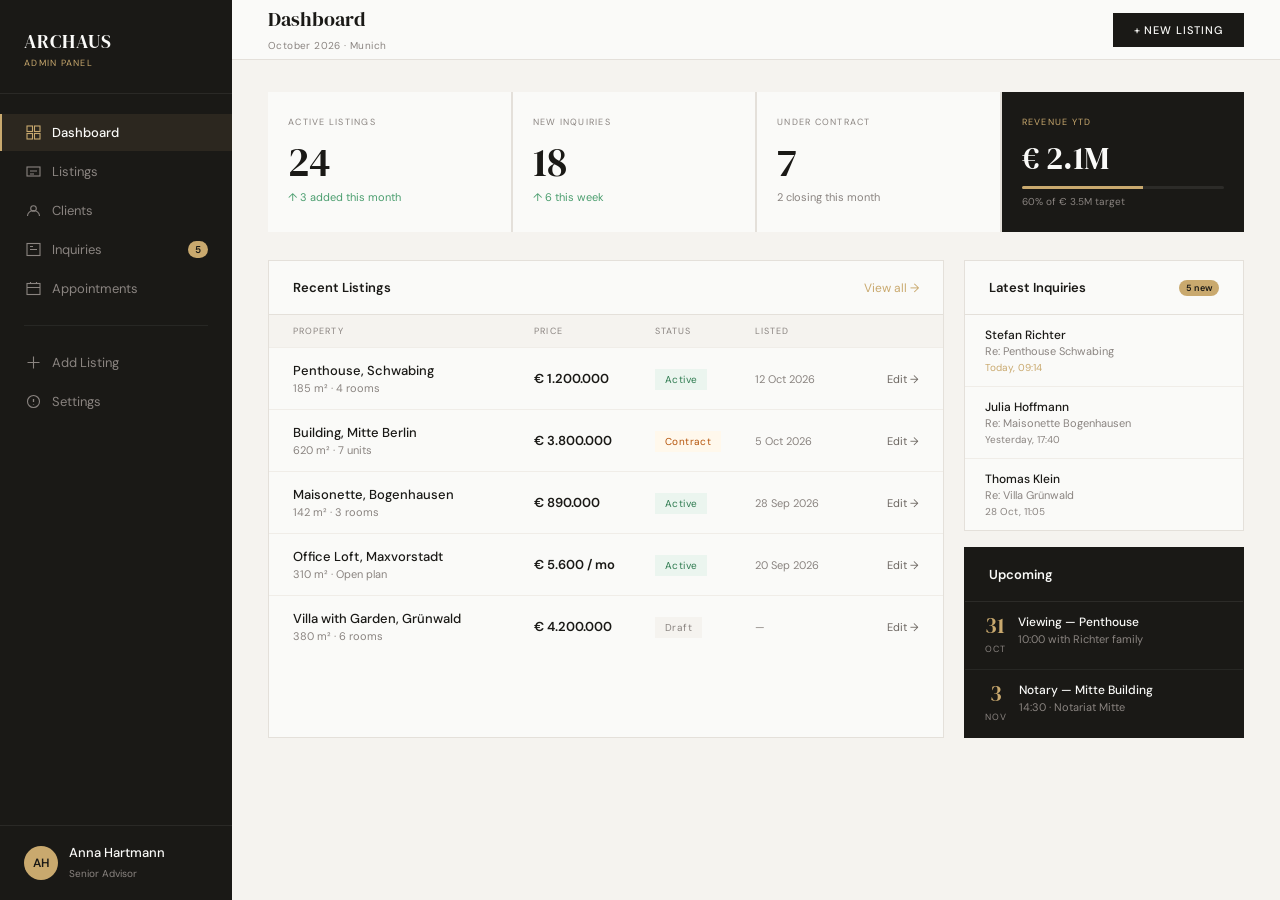
==== admin.html @ e537a7c7 "Add Archaus website restyled after Luxterior inspiration Static responsive site (index, admin) in th" ====
<!doctype html>
<html lang="en">
<head>
<meta charset="utf-8">
<meta name="viewport" content="width=device-width, initial-scale=1">
<title>Archaus Admin — Dashboard</title>
<link rel="preconnect" href="https://fonts.googleapis.com">
<link rel="preconnect" href="https://fonts.gstatic.com" crossorigin>
<link rel="stylesheet" href="https://fonts.googleapis.com/css2?family=DM+Serif+Display:ital@0;1&family=DM+Sans:opsz,wght@9..40,300;9..40,400;9..40,500;9..40,600&display=swap">
<link rel="stylesheet" href="styles.css">
<style>
body { background: #f5f3ef; }
.app { display: flex; min-height: 100vh; }
.side { width: 232px; flex: none; background: var(--ink); display: flex; flex-direction: column; position: sticky; top: 0; height: 100vh; }
.side-logo { padding: 28px 24px 24px; border-bottom: 1px solid rgba(255,255,255,.07); }
.side-logo .logo { color: var(--paper); font-size: 19px; display: block; }
.side-logo small { display: block; margin-top: 3px; font-size: 9px; letter-spacing: .14em; text-transform: uppercase; color: var(--gold); }
.side nav { flex: 1; padding: 20px 0; display: flex; flex-direction: column; gap: 2px; }
.side nav a { display: flex; align-items: center; gap: 11px; padding: 10px 24px; font-size: 13px; color: #8a8480; border-left: 2px solid transparent; }
.side nav a:hover { color: var(--paper); }
.side nav a.on { color: var(--paper); font-weight: 500; background: rgba(201,169,110,.1); border-color: var(--gold); }
.side nav a.on svg { color: var(--gold); }
.side nav hr { width: calc(100% - 48px); margin: 16px 24px; border: 0; height: 1px; background: rgba(255,255,255,.06); }
.badge { margin-left: auto; background: var(--gold); color: var(--ink); font-size: 10px; font-weight: 600; padding: 2px 7px; border-radius: 10px; }
.agent { display: flex; align-items: center; gap: 11px; padding: 18px 24px; border-top: 1px solid rgba(255,255,255,.07); }
.agent .av { width: 34px; height: 34px; border-radius: 50%; background: var(--gold); color: var(--ink); display: flex; align-items: center; justify-content: center; font-size: 12px; font-weight: 600; }
.agent b { display: block; font-size: 13px; color: var(--paper); font-weight: 500; }
.agent span { font-size: 10px; color: #8a8480; }
.main { flex: 1; min-width: 0; }
.top { position: sticky; top: 0; z-index: 5; height: 60px; padding: 0 36px; background: var(--paper); border-bottom: 1px solid var(--line); display: flex; align-items: center; justify-content: space-between; gap: 12px; }
.top h1 { font-family: var(--serif); font-weight: 400; font-size: 20px; }
.top small { font-size: 10px; letter-spacing: .04em; color: var(--muted-2); }
.top .btn { padding: 9px 20px; font-size: 11px; font-weight: 500; }
.body { padding: 32px 36px; }
.kpis { display: grid; grid-template-columns: repeat(4, minmax(0, 1fr)); gap: 2px; background: var(--line); margin-bottom: 28px; }
.kpi { background: var(--paper); padding: 24px 20px; }
.kpi.dark { background: var(--ink); }
.kpi small { display: block; margin-bottom: 14px; font-size: 9px; letter-spacing: .14em; text-transform: uppercase; color: var(--muted-2); }
.kpi.dark small { color: var(--gold); }
.kpi b { display: block; font-family: var(--serif); font-weight: 400; font-size: 40px; line-height: 1; }
.kpi.dark b { color: var(--paper); font-size: 32px; }
.kpi span { display: block; margin-top: 8px; font-size: 11px; color: var(--muted-2); }
.kpi span.up { color: #4b9e6f; }
.meter { margin-top: 12px; height: 3px; background: rgba(255,255,255,.08); border-radius: 2px; overflow: hidden; }
.meter i { display: block; width: 60%; height: 100%; background: var(--gold); }
.cols { display: grid; grid-template-columns: minmax(0, 1fr) 280px; gap: 20px; }
.card { background: var(--paper); border: 1px solid var(--line); }
.card-h { display: flex; justify-content: space-between; align-items: center; padding: 18px 24px; border-bottom: 1px solid var(--line); font-size: 13px; font-weight: 600; }
.card-h a { font-size: 12px; font-weight: 400; color: var(--gold); }
.rows { overflow-x: auto; }
.row { display: grid; grid-template-columns: 2fr 1fr 100px 100px 64px; min-width: 560px; align-items: center; padding: 14px 24px; border-bottom: 1px solid var(--sand); }
.row:last-child { border-bottom: 0; }
.row.head { background: #f5f3ef; padding: 10px 24px; font-size: 9px; letter-spacing: .12em; text-transform: uppercase; color: var(--muted-2); }
.row b { display: block; font-size: 13px; font-weight: 500; }
.row small { display: block; margin-top: 2px; font-size: 11px; color: var(--muted-2); }
.row .p { font-size: 13px; font-weight: 600; }
.row .d { font-size: 11px; color: var(--muted-2); }
.row .e { text-align: right; font-size: 11px; color: var(--muted); }
.row .e:hover { color: var(--gold); }
.pill { display: inline-block; padding: 4px 10px; font-size: 10px; letter-spacing: .04em; }
.pill.ok { background: #ebf5ef; color: #2d7a4f; }
.pill.warn { background: #fff8ec; color: #b45309; }
.pill.draft { background: #f5f3ef; color: var(--muted-2); }
.side-col { display: flex; flex-direction: column; gap: 16px; }
.inq { padding: 12px 20px; border-bottom: 1px solid var(--sand); }
.inq:last-child { border-bottom: 0; }
.inq b { display: block; font-size: 12px; font-weight: 500; }
.inq small { display: block; margin-top: 1px; font-size: 11px; color: var(--muted-2); }
.inq em { display: block; margin-top: 3px; font-style: normal; font-size: 10px; color: var(--muted-2); }
.inq em.new { color: var(--gold); }
.card.dark { background: var(--ink); border-color: var(--ink); color: var(--paper); flex: 1; }
.card.dark .card-h { border-color: rgba(255,255,255,.08); }
.appt { display: flex; gap: 12px; padding: 12px 20px; border-bottom: 1px solid rgba(255,255,255,.06); }
.appt:last-child { border-bottom: 0; }
.appt .dt { text-align: center; flex: none; }
.appt .dt b { display: block; font-family: var(--serif); font-weight: 400; font-size: 22px; line-height: 1; color: var(--gold); }
.appt .dt span { font-size: 9px; letter-spacing: .1em; text-transform: uppercase; color: #8a8480; }
.appt b { display: block; font-size: 12px; font-weight: 500; }
.appt small { display: block; margin-top: 2px; font-size: 11px; color: #8a8480; }
.menu-btn { display: none; }
@media (max-width: 1023px) {
  .kpis { grid-template-columns: repeat(2, minmax(0, 1fr)); }
  .cols { grid-template-columns: 1fr; }
}
@media (max-width: 767px) {
  .side { position: fixed; z-index: 20; transform: translateX(-100%); transition: transform .25s; }
  .side.is-open { transform: none; }
  .menu-btn { display: inline-flex; width: 40px; height: 40px; border: 1px solid var(--line); background: none; align-items: center; justify-content: center; cursor: pointer; }
  .top { padding: 0 16px; }
  .top .btn { display: none; }
  .body { padding: 20px 16px; }
}
</style>
</head>
<body>
<div class="app">
  <aside class="side" id="side">
    <div class="side-logo"><a class="logo" href="index.html">ARCHAUS</a><small>Admin Panel</small></div>
    <nav aria-label="Admin">
      <a href="#" class="on"><svg width="15" height="15" viewBox="0 0 15 15" fill="none" aria-hidden="true"><rect x="1" y="1" width="5.5" height="5.5" stroke="currentColor" stroke-width="1.1"/><rect x="8.5" y="1" width="5.5" height="5.5" stroke="currentColor" stroke-width="1.1"/><rect x="1" y="8.5" width="5.5" height="5.5" stroke="currentColor" stroke-width="1.1"/><rect x="8.5" y="8.5" width="5.5" height="5.5" stroke="currentColor" stroke-width="1.1"/></svg>Dashboard</a>
      <a href="#"><svg width="15" height="15" viewBox="0 0 15 15" fill="none" aria-hidden="true"><rect x="1" y="3" width="13" height="9" stroke="currentColor" stroke-width="1.1"/><path d="M4 7h7M4 10h4" stroke="currentColor" stroke-width="1.1"/></svg>Listings</a>
      <a href="#"><svg width="15" height="15" viewBox="0 0 15 15" fill="none" aria-hidden="true"><circle cx="7.5" cy="5.5" r="2.8" stroke="currentColor" stroke-width="1.1"/><path d="M1.5 13c0-3 2.7-5.500 6-5.500s6 2.500 6 5.500" stroke="currentColor" stroke-width="1.1"/></svg>Clients</a>
      <a href="#"><svg width="15" height="15" viewBox="0 0 15 15" fill="none" aria-hidden="true"><rect x="1" y="1.5" width="13" height="12" stroke="currentColor" stroke-width="1.1"/><path d="M4 7.5h7M4 4.5h3" stroke="currentColor" stroke-width="1.1"/></svg>Inquiries<span class="badge">5</span></a>
      <a href="#"><svg width="15" height="15" viewBox="0 0 15 15" fill="none" aria-hidden="true"><rect x="1" y="2.5" width="13" height="11" stroke="currentColor" stroke-width="1.1"/><path d="M4.5 2.5V1M10.5 2.5V1M1 6.5h13" stroke="currentColor" stroke-width="1.1"/></svg>Appointments</a>
      <hr>
      <a href="#"><svg width="15" height="15" viewBox="0 0 15 15" fill="none" aria-hidden="true"><path d="M7.5 1.5v12M1.5 7.5h12" stroke="currentColor" stroke-width="1.1"/></svg>Add Listing</a>
      <a href="#"><svg width="15" height="15" viewBox="0 0 15 15" fill="none" aria-hidden="true"><circle cx="7.5" cy="7.5" r="6" stroke="currentColor" stroke-width="1.1"/><path d="M7.5 5v3M7.5 10v.5" stroke="currentColor" stroke-width="1.3"/></svg>Settings</a>
    </nav>
    <div class="agent"><div class="av">AH</div><div><b>Anna Hartmann</b><span>Senior Advisor</span></div></div>
  </aside>

  <div class="main">
    <div class="top">
      <div style="display:flex;align-items:center;gap:12px">
        <button class="menu-btn" aria-label="Menu" onclick="document.getElementById('side').classList.toggle('is-open')"><svg width="18" height="18" viewBox="0 0 18 18" fill="none" aria-hidden="true"><path d="M2 5h14M2 9h14M2 13h14" stroke="currentColor" stroke-width="1.4"/></svg></button>
        <div><h1>Dashboard</h1><small>October 2026 · Munich</small></div>
      </div>
      <a class="btn btn-dark" href="#">+ New Listing</a>
    </div>
    <div class="body">
      <div class="kpis">
        <div class="kpi"><small>Active Listings</small><b>24</b><span class="up">↑ 3 added this month</span></div>
        <div class="kpi"><small>New Inquiries</small><b>18</b><span class="up">↑ 6 this week</span></div>
        <div class="kpi"><small>Under Contract</small><b>7</b><span>2 closing this month</span></div>
        <div class="kpi dark"><small>Revenue YTD</small><b>€ 2.1M</b><div class="meter"><i></i></div><span style="color:#8a8480;font-size:10px;margin-top:6px">60% of € 3.5M target</span></div>
      </div>
      <div class="cols">
        <div class="card">
          <div class="card-h">Recent Listings <a href="#">View all →</a></div>
          <div class="rows">
            <div class="row head"><div>Property</div><div>Price</div><div>Status</div><div>Listed</div><div></div></div>
            <div class="row"><div><b>Penthouse, Schwabing</b><small>185 m² · 4 rooms</small></div><div class="p">€ 1.200.000</div><div><span class="pill ok">Active</span></div><div class="d">12 Oct 2026</div><a class="e" href="#">Edit →</a></div>
            <div class="row"><div><b>Building, Mitte Berlin</b><small>620 m² · 7 units</small></div><div class="p">€ 3.800.000</div><div><span class="pill warn">Contract</span></div><div class="d">5 Oct 2026</div><a class="e" href="#">Edit →</a></div>
            <div class="row"><div><b>Maisonette, Bogenhausen</b><small>142 m² · 3 rooms</small></div><div class="p">€ 890.000</div><div><span class="pill ok">Active</span></div><div class="d">28 Sep 2026</div><a class="e" href="#">Edit →</a></div>
            <div class="row"><div><b>Office Loft, Maxvorstadt</b><small>310 m² · Open plan</small></div><div class="p">€ 5.600 / mo</div><div><span class="pill ok">Active</span></div><div class="d">20 Sep 2026</div><a class="e" href="#">Edit →</a></div>
            <div class="row"><div><b>Villa with Garden, Grünwald</b><small>380 m² · 6 rooms</small></div><div class="p">€ 4.200.000</div><div><span class="pill draft">Draft</span></div><div class="d">—</div><a class="e" href="#">Edit →</a></div>
          </div>
        </div>
        <div class="side-col">
          <div class="card">
            <div class="card-h">Latest Inquiries <span class="badge" style="font-size:9px">5 new</span></div>
            <div class="inq"><b>Stefan Richter</b><small>Re: Penthouse Schwabing</small><em class="new">Today, 09:14</em></div>
            <div class="inq"><b>Julia Hoffmann</b><small>Re: Maisonette Bogenhausen</small><em>Yesterday, 17:40</em></div>
            <div class="inq"><b>Thomas Klein</b><small>Re: Villa Grünwald</small><em>28 Oct, 11:05</em></div>
          </div>
          <div class="card dark">
            <div class="card-h">Upcoming</div>
            <div class="appt"><div class="dt"><b>31</b><span>Oct</span></div><div><b>Viewing — Penthouse</b><small>10:00 with Richter family</small></div></div>
            <div class="appt"><div class="dt"><b>3</b><span>Nov</span></div><div><b>Notary — Mitte Building</b><small>14:30 · Notariat Mitte</small></div></div>
          </div>
        </div>
      </div>
    </div>
  </div>
</div>
</body>
</html>
---- styles.css ----
/* Archaus — shared styles */
:root {
  --ink: #1a1916;
  --ink-deep: #0e0d0c;
  --ink-soft: #2a2820;
  --paper: #fafaf8;
  --sand: #f0ede8;
  --line: #e4e0da;
  --muted: #6b6560;
  --muted-2: #8a8480;
  --gold: #c9a96e;
  --serif: 'DM Serif Display', Georgia, serif;
  --sans: 'DM Sans', system-ui, sans-serif;
  --pad: 80px;
}

*, *::before, *::after { box-sizing: border-box; }
html { scroll-behavior: smooth; scroll-padding-top: 80px; }
body { margin: 0; font-family: var(--sans); background: var(--paper); color: var(--ink); -webkit-font-smoothing: antialiased; }
a { color: inherit; text-decoration: none; }
img, svg { max-width: 100%; }
h1, h2, h3, p { margin: 0; }
button, input { font: inherit; }
:focus-visible { outline: 2px solid var(--gold); outline-offset: 3px; }

.eyebrow { font-size: 10px; letter-spacing: .16em; text-transform: uppercase; color: var(--gold); margin-bottom: 14px; }
.h2 { font-family: var(--serif); font-weight: 400; font-size: 40px; line-height: 1.15; }
.section { padding: 96px var(--pad); }
.section-head { display: flex; justify-content: space-between; align-items: flex-end; gap: 24px; margin-bottom: 52px; }
.link-line { font-size: 12px; letter-spacing: .08em; text-transform: uppercase; color: var(--muted); border-bottom: 1px solid var(--muted); padding-bottom: 2px; }
.link-line:hover { color: var(--ink); border-color: var(--ink); }

/* Buttons */
.btn { display: inline-flex; align-items: center; gap: 10px; border: 1px solid transparent; padding: 14px 32px; font-size: 12px; font-weight: 600; letter-spacing: .08em; text-transform: uppercase; cursor: pointer; transition: background .2s, color .2s, border-color .2s; }
.btn-gold { background: var(--gold); color: var(--ink); }
.btn-gold:hover { background: #d8bb86; }
.btn-dark { background: var(--ink); color: var(--paper); }
.btn-dark:hover { background: #33312b; }
.btn-outline { background: none; color: var(--ink); border-color: var(--ink); }
.btn-outline:hover { background: var(--ink); color: var(--paper); }

/* NAV */
.nav { position: sticky; top: 0; z-index: 50; height: 72px; padding: 0 var(--pad); display: flex; align-items: center; justify-content: space-between; background: rgba(250,250,248,.96); backdrop-filter: blur(8px); border-bottom: 1px solid var(--line); }
.logo { font-family: var(--serif); font-size: 22px; letter-spacing: .05em; }
.nav-links { display: flex; gap: 40px; font-size: 13px; letter-spacing: .02em; color: var(--muted); }
.nav-links a:hover { color: var(--ink); }
.nav-actions { display: flex; align-items: center; gap: 12px; }
.nav .btn { padding: 12px 28px; font-weight: 500; }
.nav-toggle { display: none; width: 44px; height: 44px; background: none; border: 1px solid var(--line); cursor: pointer; align-items: center; justify-content: center; }

/* HERO */
.hero { position: relative; height: 700px; overflow: hidden; background: var(--ink-soft); }
.hero-slides { position: absolute; inset: 0; }
.hero-slide { position: absolute; inset: 0; opacity: 0; transition: opacity .7s; pointer-events: none; }
.hero-slide.is-active { opacity: 1; pointer-events: auto; }
.hero-photo { position: absolute; top: 56px; right: var(--pad); bottom: 96px; left: 340px; background: var(--photo, linear-gradient(135deg, #706860, #504840 45%, #3c3428)); overflow: hidden; }
.hero-photo::before, .tex::before { content: ''; position: absolute; inset: 0; opacity: .14; background-image: repeating-linear-gradient(0deg, var(--gold) 0 1px, transparent 1px 64px), repeating-linear-gradient(90deg, var(--gold) 0 1px, transparent 1px 64px); }
.ph { position: absolute; inset: 0; display: flex; flex-direction: column; align-items: center; justify-content: center; gap: 10px; opacity: .45; font-size: 10px; letter-spacing: .12em; text-transform: uppercase; color: var(--gold); }
.hero-card { position: absolute; left: var(--pad); bottom: 0; width: 500px; padding: 52px 60px; background: var(--ink); z-index: 2; }
.hero-card h1 { font-family: var(--serif); font-weight: 400; font-size: 38px; line-height: 1.18; color: var(--paper); margin-bottom: 18px; }
.hero-card p { font-size: 14px; line-height: 1.75; color: #8a8480; margin-bottom: 32px; }
.hero-actions { display: flex; align-items: center; gap: 22px; flex-wrap: wrap; }
.hero-actions a.text { font-size: 13px; color: #8a8480; text-decoration: underline; text-underline-offset: 4px; }
.hero-actions a.text:hover { color: var(--paper); }
.hero-frame { position: absolute; left: calc(var(--pad) - 24px); bottom: -24px; width: 120px; height: 120px; border: 1px solid var(--gold); z-index: 1; opacity: .7; }
.hero-counter { position: absolute; right: calc(var(--pad) + 28px); top: 50%; transform: translateY(-50%); z-index: 3; display: flex; flex-direction: column; align-items: center; gap: 6px; padding: 14px 10px; background: rgba(26,25,22,.55); }
.hero-counter .cur { font-family: var(--serif); font-size: 30px; line-height: 1; color: var(--paper); }
.hero-counter .bar { width: 1px; height: 40px; background: rgba(255,255,255,.3); }
.hero-counter .tot { font-size: 12px; color: rgba(255,255,255,.5); }
.hero-down { position: absolute; right: var(--pad); bottom: 0; z-index: 3; width: 72px; height: 96px; display: flex; align-items: center; justify-content: center; background: var(--ink); color: var(--paper); border: 0; cursor: pointer; transition: background .2s, color .2s; }
.hero-down:hover { background: var(--gold); color: var(--ink); }

/* STATS BAR */
.stats { display: flex; justify-content: space-around; align-items: center; gap: 24px; padding: 44px var(--pad); background: var(--sand); border-block: 1px solid #ddd9d2; }
.stat { display: flex; gap: 14px; align-items: baseline; }
.stat b { font-family: var(--serif); font-weight: 400; font-size: 54px; line-height: 1; }
.stat small { display: block; font-size: 10px; letter-spacing: .12em; text-transform: uppercase; color: var(--gold); }
.stat span { display: block; font-size: 12px; color: var(--muted); margin-top: 2px; }
.stat-div { width: 1px; height: 56px; background: #ccc9c4; }

/* BENEFITS */
.benefits { display: grid; grid-template-columns: 280px 1fr; gap: 64px; align-items: start; }
.benefits-title { display: flex; gap: 24px; align-items: flex-start; }
.benefits-title i { flex: none; width: 60px; height: 1px; background: var(--ink); margin-top: 18px; }
.benefit-list { display: grid; grid-template-columns: repeat(3, minmax(0, 1fr)); gap: 40px; }
.benefit-head { display: flex; align-items: center; gap: 14px; margin-bottom: 14px; font-size: 14px; font-weight: 600; }
.benefit-head svg { flex: none; color: var(--gold); }
.benefit p { font-size: 13px; line-height: 1.75; color: var(--muted); }

/* EXPERIENCE */
.experience { display: grid; grid-template-columns: minmax(0, 5fr) minmax(0, 6fr); gap: 80px; align-items: center; padding-top: 0; }
.photo { position: relative; overflow: hidden; background: linear-gradient(145deg, #b0a89e, #8e877e); }
.photo.dark { background: linear-gradient(135deg, #706860, #504840 45%, #3c3428); }
.photo .ph { opacity: .55; color: var(--ink); }
.photo.dark .ph { color: var(--gold); opacity: .45; }
.photo .tex, .tex { position: absolute; inset: 0; }
.exp-photo { aspect-ratio: 4 / 5; }
.exp-photo::after { content: ''; position: absolute; right: 0; bottom: 0; width: 72px; height: 72px; border-top: 1px solid var(--ink); border-left: 1px solid var(--ink); opacity: .35; }
.experience .h2 { margin-bottom: 20px; }
.experience p.lead { font-size: 14px; line-height: 1.8; color: var(--muted); max-width: 520px; margin-bottom: 40px; }
.exp-stats { display: flex; gap: 56px; margin-bottom: 40px; }
.exp-stats b { display: block; font-family: var(--serif); font-weight: 400; font-size: 44px; line-height: 1; }
.exp-stats span { display: block; margin-top: 8px; font-size: 11px; color: var(--muted-2); }

/* PROPERTIES */
.props { display: grid; grid-template-columns: repeat(3, minmax(0, 1fr)); gap: 2px; background: var(--line); }
.prop { background: var(--paper); transition: background .2s; }
.prop:hover { background: #fff; }
.prop-img { position: relative; height: 300px; overflow: hidden; background: linear-gradient(145deg, #b0a89e, #8e877e); }
.prop-img::before { content: ''; position: absolute; inset: 0; opacity: .12; background-image: repeating-linear-gradient(45deg, var(--ink) 0 1px, transparent 1px 16px); }
.tag { position: absolute; top: 18px; left: 18px; background: var(--ink); color: var(--paper); font-size: 9px; letter-spacing: .14em; text-transform: uppercase; padding: 5px 12px; }
.tag.gold { background: var(--gold); color: var(--ink); }
.price { position: absolute; right: 18px; bottom: 18px; background: rgba(26,25,22,.85); color: var(--gold); font-family: var(--serif); font-size: 17px; padding: 9px 14px; }
.prop-body { padding: 24px 24px 30px; }
.prop-body .loc { font-size: 10px; letter-spacing: .12em; text-transform: uppercase; color: var(--gold); margin-bottom: 8px; }
.prop-body h3 { font-family: var(--serif); font-weight: 400; font-size: 20px; line-height: 1.25; margin-bottom: 8px; }
.prop-body p { font-size: 13px; line-height: 1.65; color: var(--muted); margin-bottom: 14px; }
.facts { display: flex; flex-wrap: wrap; gap: 6px 16px; font-size: 12px; color: var(--muted-2); }

/* PROCESS */
.process { background: var(--ink); color: var(--paper); display: grid; grid-template-columns: minmax(0, 1fr) minmax(0, 1fr); gap: 80px; align-items: center; }
.process .h2 { margin-bottom: 52px; }
.steps { position: relative; list-style: none; margin: 0; padding: 0; }
.steps::before { content: ''; position: absolute; left: 17px; top: 18px; bottom: 18px; width: 1px; background: rgba(201,169,110,.35); }
.step { position: relative; display: flex; gap: 28px; padding-bottom: 36px; }
.step:last-child { padding-bottom: 0; }
.step-n { position: relative; flex: none; width: 36px; height: 36px; border-radius: 50%; background: var(--gold); color: var(--ink); display: flex; align-items: center; justify-content: center; font-size: 11px; font-weight: 600; }
.step h3 { font-size: 14px; font-weight: 600; letter-spacing: .02em; margin: 8px 0; }
.step p { font-size: 13px; line-height: 1.75; color: #8a8480; }
.process-photo { height: 520px; }
.process-photo::after { content: ''; position: absolute; top: 0; left: 0; width: 72px; height: 72px; border-bottom: 1px solid var(--gold); border-right: 1px solid var(--gold); }

/* TESTIMONIALS */
.arrows { display: flex; gap: 6px; }
.arrow { width: 44px; height: 44px; border: 1px solid #d4cfc8; background: none; display: flex; align-items: center; justify-content: center; cursor: pointer; color: var(--ink); transition: background .2s, color .2s; }
.arrow:hover { background: var(--ink); color: var(--paper); }
.quotes { display: grid; grid-auto-flow: column; grid-auto-columns: calc((100% - 2px) / 2); gap: 2px; background: var(--line); overflow-x: auto; scroll-snap-type: x mandatory; scrollbar-width: none; }
.quotes::-webkit-scrollbar { display: none; }
.quote { background: var(--sand); padding: 48px; scroll-snap-align: start; display: flex; flex-direction: column; }
.quote .mark { font-family: var(--serif); font-size: 56px; line-height: .8; color: var(--gold); margin-bottom: 20px; }
.quote .title { font-family: var(--serif); font-size: 18px; margin-bottom: 14px; }
.quote p { font-family: var(--serif); font-style: italic; font-size: 17px; line-height: 1.65; margin-bottom: 32px; flex: 1; }
.who { display: flex; align-items: center; gap: 14px; }
.avatar { width: 44px; height: 44px; border-radius: 50%; background: #b0a89e; flex: none; }
.who b { display: block; font-size: 14px; font-weight: 600; }
.who span { display: block; font-size: 12px; color: var(--muted); margin-top: 2px; }

/* CONTACT */
.contact { background: var(--ink); color: var(--paper); display: flex; flex-wrap: wrap; gap: 80px; justify-content: space-between; align-items: center; }
.contact-text { max-width: 520px; }
.contact .h2 { margin-bottom: 18px; line-height: 1.2; }
.contact p { font-size: 14px; line-height: 1.75; color: #8a8480; }
.form { flex: 1; min-width: 300px; max-width: 420px; display: flex; flex-direction: column; gap: 14px; }
.field label { display: block; font-size: 10px; letter-spacing: .12em; text-transform: uppercase; color: #8a8480; margin-bottom: 8px; }
.field input { width: 100%; background: rgba(255,255,255,.06); border: 1px solid rgba(255,255,255,.12); padding: 15px 18px; color: var(--paper); font-size: 14px; }
.field input:focus { outline: none; border-color: var(--gold); }
.form .btn { justify-content: center; padding: 17px; }
.form-msg { min-height: 20px; font-size: 13px; color: var(--gold); }

/* FOOTER */
.footer { background: var(--ink-deep); color: #8a8480; padding: 72px var(--pad) 32px; }
.footer-grid { display: grid; grid-template-columns: 1.6fr repeat(3, 1fr) 1.6fr; gap: 48px; padding-bottom: 56px; border-bottom: 1px solid rgba(255,255,255,.08); }
.footer .logo { color: var(--paper); font-size: 20px; display: block; margin-bottom: 16px; }
.footer p { font-size: 12px; line-height: 1.8; max-width: 280px; }
.footer h4 { margin: 0 0 18px; font-size: 10px; letter-spacing: .14em; text-transform: uppercase; color: var(--gold); font-weight: 500; }
.footer ul { list-style: none; margin: 0; padding: 0; display: flex; flex-direction: column; gap: 10px; font-size: 12px; }
.footer a:hover { color: var(--paper); }
.sub { display: flex; margin-top: 4px; }
.sub input { flex: 1; min-width: 0; background: rgba(255,255,255,.06); border: 1px solid rgba(255,255,255,.12); border-right: 0; padding: 13px 14px; color: var(--paper); font-size: 13px; }
.sub input:focus { outline: none; border-color: var(--gold); }
.sub button { background: var(--gold); color: var(--ink); border: 0; padding: 0 18px; font-size: 11px; font-weight: 600; letter-spacing: .08em; text-transform: uppercase; cursor: pointer; }
.footer-bottom { display: flex; justify-content: space-between; flex-wrap: wrap; gap: 12px; padding-top: 28px; font-size: 11px; color: #5a5854; }

/* Tablet */
@media (max-width: 1023px) {
  :root { --pad: 40px; }
  .section { padding: 72px var(--pad); }
  .nav-links { gap: 24px; }
  .hero-photo { left: 220px; }
  .benefits { grid-template-columns: 1fr; gap: 40px; }
  .experience, .process { grid-template-columns: 1fr; gap: 48px; }
  .exp-photo { aspect-ratio: 16 / 10; }
  .process-photo { display: none; }
  .props { grid-template-columns: repeat(2, minmax(0, 1fr)); }
  .quotes { grid-auto-columns: 100%; }
  .footer-grid { grid-template-columns: repeat(3, 1fr); }
  .footer-grid > :first-child, .footer-grid > :last-child { grid-column: 1 / -1; }
  .footer p { max-width: 480px; }
}

/* Mobile */
@media (max-width: 767px) {
  :root { --pad: 20px; }
  .h2 { font-size: 32px; }
  .section { padding: 56px var(--pad); }
  .section-head { flex-direction: column; align-items: flex-start; gap: 16px; margin-bottom: 36px; }
  .link-line.hide-m { display: none; }
  .nav-toggle { display: inline-flex; }
  .nav .btn { display: none; }
  .nav-links { display: none; position: absolute; top: 72px; left: 0; right: 0; flex-direction: column; gap: 0; background: var(--paper); border-bottom: 1px solid var(--line); padding: 8px var(--pad) 16px; font-size: 15px; }
  .nav-links.is-open { display: flex; }
  .nav-links a { padding: 14px 0; border-bottom: 1px solid var(--line); }
  .hero { height: auto; display: flex; flex-direction: column; }
  .hero-slides { position: relative; height: 640px; }
  .hero-photo { left: 0; right: 0; top: 0; bottom: auto; height: 240px; }
  .hero-card { left: 0; right: 0; width: auto; top: 200px; bottom: auto; padding: 32px 24px; margin: 0 var(--pad); }
  .hero-card h1 { font-size: 30px; }
  .hero-frame, .hero-counter { display: none; }
  .hero-down { display: none; }
  .stats { flex-direction: column; align-items: flex-start; gap: 28px; padding: 36px var(--pad); }
  .stat-div { display: none; }
  .benefit-list { grid-template-columns: 1fr; gap: 32px; }
  .benefits-title i { width: 32px; }
  .exp-stats { gap: 32px; flex-wrap: wrap; }
  .props { grid-template-columns: 1fr; }
  .quote { padding: 32px 24px; }
  .contact { gap: 40px; }
  .form { min-width: 0; max-width: none; width: 100%; }
  .footer { padding: 48px var(--pad) 28px; }
  .footer-grid { grid-template-columns: 1fr 1fr; gap: 36px 24px; }
}

@media (prefers-reduced-motion: reduce) {
  html { scroll-behavior: auto; }
  *, *::before, *::after { transition: none !important; }
}
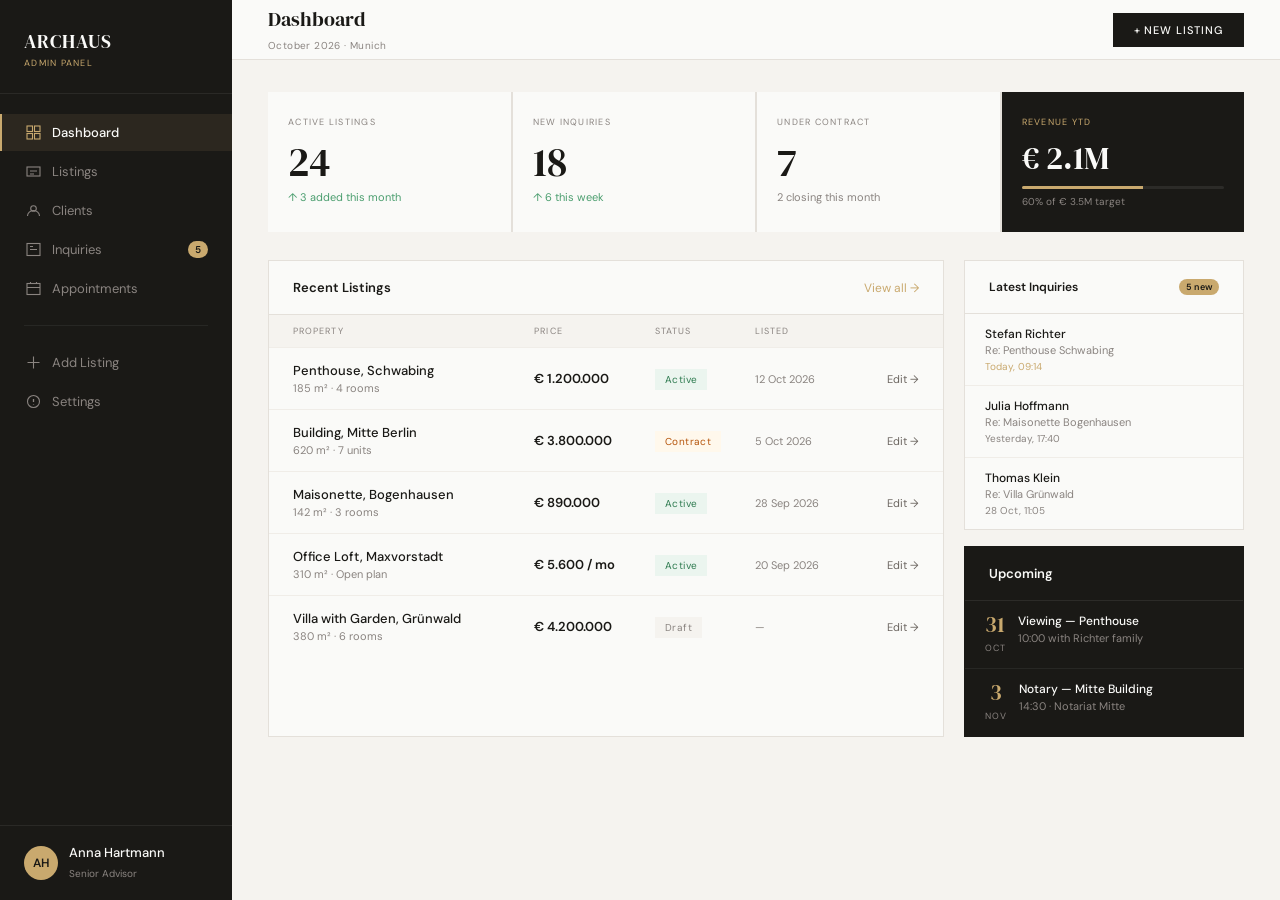
==== commit 94c1db16: "Wire up admin navigation and listing add/edit with mock data Co-Authored-By: Claude Sonnet 5.5 <nore" ====
--- a/admin.html
+++ b/admin.html
@@ -78,6 +78,11 @@
 .appt b { display: block; font-size: 12px; font-weight: 500; }
 .appt small { display: block; margin-top: 2px; font-size: 11px; color: #8a8480; }
 .menu-btn { display: none; }
+.fl { display: grid; gap: 6px; font-size: 10px; letter-spacing: .12em; text-transform: uppercase; color: var(--muted-2); }
+.fl input, .fl select { padding: 12px 14px; border: 1px solid var(--line); background: #fff; font-size: 14px; color: var(--ink); letter-spacing: 0; text-transform: none; }
+.fl input:focus, .fl select:focus { outline: none; border-color: var(--gold); }
+.pick { display: grid; grid-template-columns: 1fr 1fr auto; gap: 12px; padding: 14px 24px; border-bottom: 1px solid var(--sand); font-size: 13px; align-items: center; }
+.pick:last-child { border-bottom: 0; } .pick small { color: var(--muted-2); font-size: 11px; display: block; margin-top: 2px; }
 @media (max-width: 1023px) {
   .kpis { grid-template-columns: repeat(2, minmax(0, 1fr)); }
   .cols { grid-template-columns: 1fr; }
@@ -95,16 +100,16 @@
 <body>
 <div class="app">
   <aside class="side" id="side">
-    <div class="side-logo"><a class="logo" href="index.html">ARCHAUS</a><small>Admin Panel</small></div>
+    <div class="side-logo"><a class="logo" href="index.html" title="View public site">ARCHAUS</a><small>Admin Panel</small></div>
     <nav aria-label="Admin">
-      <a href="#" class="on"><svg width="15" height="15" viewBox="0 0 15 15" fill="none" aria-hidden="true"><rect x="1" y="1" width="5.5" height="5.5" stroke="currentColor" stroke-width="1.1"/><rect x="8.5" y="1" width="5.5" height="5.5" stroke="currentColor" stroke-width="1.1"/><rect x="1" y="8.5" width="5.5" height="5.5" stroke="currentColor" stroke-width="1.1"/><rect x="8.5" y="8.5" width="5.5" height="5.5" stroke="currentColor" stroke-width="1.1"/></svg>Dashboard</a>
-      <a href="#"><svg width="15" height="15" viewBox="0 0 15 15" fill="none" aria-hidden="true"><rect x="1" y="3" width="13" height="9" stroke="currentColor" stroke-width="1.1"/><path d="M4 7h7M4 10h4" stroke="currentColor" stroke-width="1.1"/></svg>Listings</a>
-      <a href="#"><svg width="15" height="15" viewBox="0 0 15 15" fill="none" aria-hidden="true"><circle cx="7.5" cy="5.5" r="2.8" stroke="currentColor" stroke-width="1.1"/><path d="M1.5 13c0-3 2.7-5.500 6-5.500s6 2.500 6 5.500" stroke="currentColor" stroke-width="1.1"/></svg>Clients</a>
-      <a href="#"><svg width="15" height="15" viewBox="0 0 15 15" fill="none" aria-hidden="true"><rect x="1" y="1.5" width="13" height="12" stroke="currentColor" stroke-width="1.1"/><path d="M4 7.5h7M4 4.5h3" stroke="currentColor" stroke-width="1.1"/></svg>Inquiries<span class="badge">5</span></a>
-      <a href="#"><svg width="15" height="15" viewBox="0 0 15 15" fill="none" aria-hidden="true"><rect x="1" y="2.5" width="13" height="11" stroke="currentColor" stroke-width="1.1"/><path d="M4.5 2.5V1M10.5 2.5V1M1 6.5h13" stroke="currentColor" stroke-width="1.1"/></svg>Appointments</a>
+      <a href="#/dashboard" data-nav="dashboard" class="on"><svg width="15" height="15" viewBox="0 0 15 15" fill="none" aria-hidden="true"><rect x="1" y="1" width="5.5" height="5.5" stroke="currentColor" stroke-width="1.1"/><rect x="8.5" y="1" width="5.5" height="5.5" stroke="currentColor" stroke-width="1.1"/><rect x="1" y="8.5" width="5.5" height="5.5" stroke="currentColor" stroke-width="1.1"/><rect x="8.5" y="8.5" width="5.5" height="5.5" stroke="currentColor" stroke-width="1.1"/></svg>Dashboard</a>
+      <a href="#/listings" data-nav="listings"None><svg width="15" height="15" viewBox="0 0 15 15" fill="none" aria-hidden="true"><rect x="1" y="3" width="13" height="9" stroke="currentColor" stroke-width="1.1"/><path d="M4 7h7M4 10h4" stroke="currentColor" stroke-width="1.1"/></svg>Listings</a>
+      <a href="#/clients" data-nav="clients"None><svg width="15" height="15" viewBox="0 0 15 15" fill="none" aria-hidden="true"><circle cx="7.5" cy="5.5" r="2.8" stroke="currentColor" stroke-width="1.1"/><path d="M1.5 13c0-3 2.7-5.500 6-5.500s6 2.500 6 5.500" stroke="currentColor" stroke-width="1.1"/></svg>Clients</a>
+      <a href="#/inquiries" data-nav="inquiries"None><svg width="15" height="15" viewBox="0 0 15 15" fill="none" aria-hidden="true"><rect x="1" y="1.5" width="13" height="12" stroke="currentColor" stroke-width="1.1"/><path d="M4 7.5h7M4 4.5h3" stroke="currentColor" stroke-width="1.1"/></svg>Inquiries<span class="badge">5</span></a>
+      <a href="#/appointments" data-nav="appointments"None><svg width="15" height="15" viewBox="0 0 15 15" fill="none" aria-hidden="true"><rect x="1" y="2.5" width="13" height="11" stroke="currentColor" stroke-width="1.1"/><path d="M4.5 2.5V1M10.5 2.5V1M1 6.5h13" stroke="currentColor" stroke-width="1.1"/></svg>Appointments</a>
       <hr>
-      <a href="#"><svg width="15" height="15" viewBox="0 0 15 15" fill="none" aria-hidden="true"><path d="M7.5 1.5v12M1.5 7.5h12" stroke="currentColor" stroke-width="1.1"/></svg>Add Listing</a>
-      <a href="#"><svg width="15" height="15" viewBox="0 0 15 15" fill="none" aria-hidden="true"><circle cx="7.5" cy="7.5" r="6" stroke="currentColor" stroke-width="1.1"/><path d="M7.5 5v3M7.5 10v.5" stroke="currentColor" stroke-width="1.3"/></svg>Settings</a>
+      <a href="#/new" data-nav="new"None><svg width="15" height="15" viewBox="0 0 15 15" fill="none" aria-hidden="true"><path d="M7.5 1.5v12M1.5 7.5h12" stroke="currentColor" stroke-width="1.1"/></svg>Add Listing</a>
+      <a href="#/settings" data-nav="settings"None><svg width="15" height="15" viewBox="0 0 15 15" fill="none" aria-hidden="true"><circle cx="7.5" cy="7.5" r="6" stroke="currentColor" stroke-width="1.1"/><path d="M7.5 5v3M7.5 10v.5" stroke="currentColor" stroke-width="1.3"/></svg>Settings</a>
     </nav>
     <div class="agent"><div class="av">AH</div><div><b>Anna Hartmann</b><span>Senior Advisor</span></div></div>
   </aside>
@@ -113,11 +118,12 @@
     <div class="top">
       <div style="display:flex;align-items:center;gap:12px">
         <button class="menu-btn" aria-label="Menu" onclick="document.getElementById('side').classList.toggle('is-open')"><svg width="18" height="18" viewBox="0 0 18 18" fill="none" aria-hidden="true"><path d="M2 5h14M2 9h14M2 13h14" stroke="currentColor" stroke-width="1.4"/></svg></button>
-        <div><h1>Dashboard</h1><small>October 2026 · Munich</small></div>
+        <div><h1 id="title">Dashboard</h1><small>October 2026 · Munich</small></div>
       </div>
-      <a class="btn btn-dark" href="#">+ New Listing</a>
+      <a class="btn btn-dark" href="#/new">+ New Listing</a>
     </div>
     <div class="body">
+<section data-view="dashboard">
       <div class="kpis">
         <div class="kpi"><small>Active Listings</small><b>24</b><span class="up">↑ 3 added this month</span></div>
         <div class="kpi"><small>New Inquiries</small><b>18</b><span class="up">↑ 6 this week</span></div>
@@ -126,19 +132,13 @@
       </div>
       <div class="cols">
         <div class="card">
-          <div class="card-h">Recent Listings <a href="#">View all →</a></div>
+          <div class="card-h">Recent Listings <a href="#/listings">View all →</a></div>
           <div class="rows">
-            <div class="row head"><div>Property</div><div>Price</div><div>Status</div><div>Listed</div><div></div></div>
-            <div class="row"><div><b>Penthouse, Schwabing</b><small>185 m² · 4 rooms</small></div><div class="p">€ 1.200.000</div><div><span class="pill ok">Active</span></div><div class="d">12 Oct 2026</div><a class="e" href="#">Edit →</a></div>
-            <div class="row"><div><b>Building, Mitte Berlin</b><small>620 m² · 7 units</small></div><div class="p">€ 3.800.000</div><div><span class="pill warn">Contract</span></div><div class="d">5 Oct 2026</div><a class="e" href="#">Edit →</a></div>
-            <div class="row"><div><b>Maisonette, Bogenhausen</b><small>142 m² · 3 rooms</small></div><div class="p">€ 890.000</div><div><span class="pill ok">Active</span></div><div class="d">28 Sep 2026</div><a class="e" href="#">Edit →</a></div>
-            <div class="row"><div><b>Office Loft, Maxvorstadt</b><small>310 m² · Open plan</small></div><div class="p">€ 5.600 / mo</div><div><span class="pill ok">Active</span></div><div class="d">20 Sep 2026</div><a class="e" href="#">Edit →</a></div>
-            <div class="row"><div><b>Villa with Garden, Grünwald</b><small>380 m² · 6 rooms</small></div><div class="p">€ 4.200.000</div><div><span class="pill draft">Draft</span></div><div class="d">—</div><a class="e" href="#">Edit →</a></div>
-          </div>
+            <div class="row head"><div>Property</div><div>Price</div><div>Status</div><div>Listed</div><div></div></div><div id="recent"></div></div>
         </div>
         <div class="side-col">
           <div class="card">
-            <div class="card-h">Latest Inquiries <span class="badge" style="font-size:9px">5 new</span></div>
+            <div class="card-h"><a href="#/inquiries" style="color:inherit;font-weight:600">Latest Inquiries</a> <span class="badge" style="font-size:9px">5 new</span></div>
             <div class="inq"><b>Stefan Richter</b><small>Re: Penthouse Schwabing</small><em class="new">Today, 09:14</em></div>
             <div class="inq"><b>Julia Hoffmann</b><small>Re: Maisonette Bogenhausen</small><em>Yesterday, 17:40</em></div>
             <div class="inq"><b>Thomas Klein</b><small>Re: Villa Grünwald</small><em>28 Oct, 11:05</em></div>
@@ -150,8 +150,86 @@
           </div>
         </div>
       </div>
-    </div>
+    </section>
+<section data-view="listings" hidden><div class="card"><div class="card-h">All Listings <a href="#/new">+ Add listing</a></div><div class="rows"><div class="row head"><div>Property</div><div>Price</div><div>Status</div><div>Listed</div><div></div></div><div id="all"></div></div></div></section>
+<section data-view="form" hidden><form class="card" id="lform" style="max-width:640px"><div class="card-h" id="ftitle">Add Listing</div><div style="padding:24px;display:grid;gap:16px">
+<label class="fl">Title<input name="title" required></label>
+<label class="fl">Location<input name="loc" required></label>
+<div style="display:grid;grid-template-columns:1fr 1fr;gap:16px"><label class="fl">Price (€)<input name="price" required></label><label class="fl">Status<select name="status"><option value="ok">Active</option><option value="warn">Contract</option><option value="draft">Draft</option></select></label></div>
+<label class="fl">Size and rooms<input name="meta" placeholder="185 m² · 4 rooms"></label>
+<div style="display:flex;gap:12px"><button class="btn btn-dark" type="submit">Save listing</button><a class="btn btn-outline" href="#/listings">Cancel</a></div></div></form></section>
+<section data-view="clients" hidden><div class="card"><div class="card-h">Clients</div><div id="clients"></div></div></section>
+<section data-view="inquiries" hidden><div class="card"><div class="card-h">Inquiries <span class="badge">5 new</span></div><div id="inqs"></div></div></section>
+<section data-view="appointments" hidden><div class="card dark" style="max-width:640px"><div class="card-h">Appointments</div><div id="appts"></div></div></section>
+<section data-view="settings" hidden><form class="card" id="sform" style="max-width:640px"><div class="card-h">Settings</div><div style="padding:24px;display:grid;gap:16px"><label class="fl">Name<input value="Anna Hartmann"></label><label class="fl">Email<input type="email" value="anna@archaus.example"></label><div style="display:flex;gap:12px;align-items:center"><button class="btn btn-dark" type="submit">Save changes</button><span class="form-msg" id="smsg" style="color:#2d7a4f"></span></div></div></form></section>
+</div>
   </div>
 </div>
+<script>
+(function () {
+  var L = [
+    { id: 1, title: 'Penthouse, Schwabing', loc: 'Schwabing, Munich', price: '1.200.000', status: 'ok', meta: '185 m² · 4 rooms', listed: '12 Oct 2026' },
+    { id: 2, title: 'Building, Mitte Berlin', loc: 'Mitte, Berlin', price: '3.800.000', status: 'warn', meta: '620 m² · 7 units', listed: '5 Oct 2026' },
+    { id: 3, title: 'Maisonette, Bogenhausen', loc: 'Bogenhausen, Munich', price: '890.000', status: 'ok', meta: '142 m² · 3 rooms', listed: '28 Sep 2026' },
+    { id: 4, title: 'Office Loft, Maxvorstadt', loc: 'Maxvorstadt, Munich', price: '5.600 / mo', status: 'ok', meta: '310 m² · Open plan', listed: '20 Sep 2026' },
+    { id: 5, title: 'Villa with Garden, Grünwald', loc: 'Grünwald, Munich', price: '4.200.000', status: 'draft', meta: '380 m² · 6 rooms', listed: '—' }
+  ];
+  var C = [['Markus and Elena Vogt', 'Munich, Bogenhausen', 'Buyer'], ['Florian Baur', 'Berlin, Mitte', 'Investor'], ['Claudia Reiter', 'Munich, Schwabing', 'Seller'], ['Stefan Richter', 'Munich', 'Buyer']];
+  var I = [['Stefan Richter', 'Re: Penthouse Schwabing', 'Today, 09:14'], ['Julia Hoffmann', 'Re: Maisonette Bogenhausen', 'Yesterday, 17:40'], ['Thomas Klein', 'Re: Villa Grünwald', '28 Oct, 11:05']];
+  var A = [['31', 'Oct', 'Viewing — Penthouse', '10:00 with Richter family'], ['3', 'Nov', 'Notary — Mitte Building', '14:30 · Notariat Mitte']];
+  var LABEL = { ok: 'Active', warn: 'Contract', draft: 'Draft' };
+  var TITLES = { dashboard: 'Dashboard', listings: 'Listings', form: 'Listing', clients: 'Clients', inquiries: 'Inquiries', appointments: 'Appointments', settings: 'Settings' };
+  var $ = function (id) { return document.getElementById(id); };
+  var editing = null;
+
+  function rows(list) {
+    return list.map(function (l) {
+      var p = /mo/.test(l.price) ? '€ ' + l.price : '€ ' + l.price;
+      return '<div class="row"><div><b>' + l.title + '</b><small>' + l.meta + '</small></div><div class="p">' + p + '</div><div><span class="pill ' + l.status + '">' + LABEL[l.status] + '</span></div><div class="d">' + l.listed + '</div><a class="e" href="#/edit/' + l.id + '">Edit →</a></div>';
+    }).join('');
+  }
+  function render() {
+    $('recent').innerHTML = rows(L.slice(0, 5));
+    $('all').innerHTML = rows(L);
+    $('clients').innerHTML = C.map(function (c) { return '<div class="pick"><div>' + c[0] + '<small>' + c[1] + '</small></div><div>' + c[2] + '</div><span></span></div>'; }).join('');
+    $('inqs').innerHTML = I.map(function (c) { return '<div class="pick"><div>' + c[0] + '<small>' + c[2] + '</small></div><div>' + c[1] + '</div><span></span></div>'; }).join('');
+    $('appts').innerHTML = A.map(function (a) { return '<div class="appt"><div class="dt"><b>' + a[0] + '</b><span>' + a[1] + '</span></div><div><b>' + a[2] + '</b><small>' + a[3] + '</small></div></div>'; }).join('');
+  }
+  function route() {
+    var h = location.hash.replace(/^#\/?/, '').split('/');
+    var view = h[0] || 'dashboard', nav = view;
+    editing = null;
+    if (view === 'new' || view === 'edit') {
+      editing = view === 'edit' ? L.filter(function (l) { return l.id == h[1]; })[0] : null;
+      if (view === 'edit' && !editing) { location.hash = '#/listings'; return; }
+      var f = $('lform');
+      f.reset();
+      ['title', 'loc', 'price', 'status', 'meta'].forEach(function (k) { f.elements[k].value = editing ? editing[k] : (k === 'status' ? 'draft' : ''); });
+      $('ftitle').textContent = editing ? 'Edit Listing' : 'Add Listing';
+      nav = editing ? 'listings' : 'new';
+      view = 'form';
+    }
+    if (!TITLES[view]) view = nav = 'dashboard';
+    document.querySelectorAll('[data-view]').forEach(function (s) { s.hidden = s.dataset.view !== view; });
+    document.querySelectorAll('[data-nav]').forEach(function (a) { a.classList.toggle('on', a.dataset.nav === nav); });
+    $('title').textContent = view === 'form' ? (editing ? 'Edit Listing' : 'Add Listing') : TITLES[view];
+    $('side').classList.remove('is-open');
+    window.scrollTo(0, 0);
+  }
+  $('lform').addEventListener('submit', function (e) {
+    e.preventDefault();
+    var f = e.target, d = {};
+    ['title', 'loc', 'price', 'status', 'meta'].forEach(function (k) { d[k] = f.elements[k].value; });
+    if (editing) Object.assign(editing, d);
+    else L.unshift(Object.assign({ id: Date.now(), listed: d.status === 'draft' ? '—' : '30 Oct 2026' }, d));
+    render();
+    location.hash = '#/listings';
+  });
+  $('sform').addEventListener('submit', function (e) { e.preventDefault(); $('smsg').textContent = 'Saved.'; });
+  window.addEventListener('hashchange', route);
+  render();
+  route();
+})();
+</script>
 </body>
 </html>
